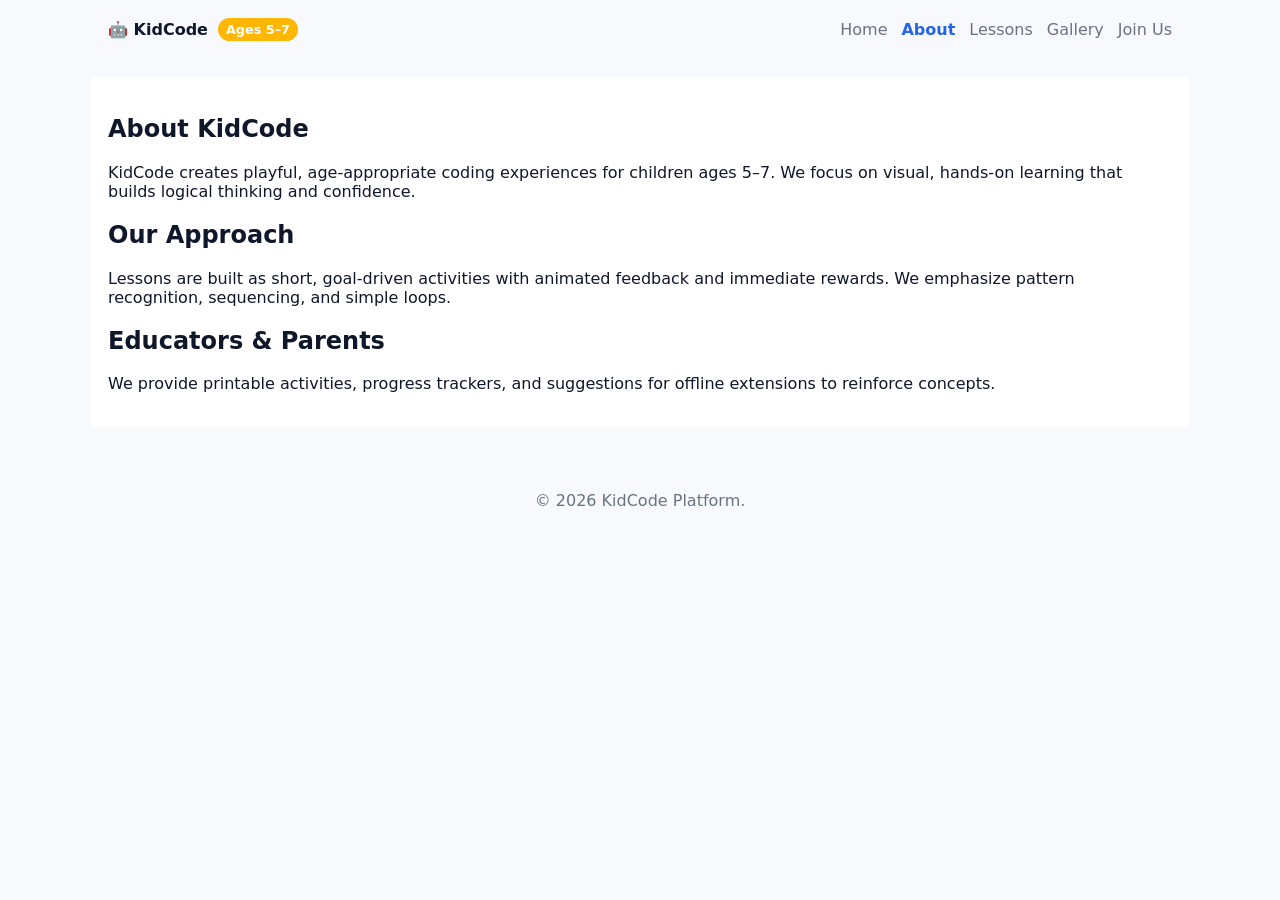
==== about.html @ 1adca601 "Add site pages, CSS, JS, and SVG images for KidCode site." ====
<!DOCTYPE html>
<html lang="en">
<head>
  <meta charset="utf-8">
  <meta name="viewport" content="width=device-width, initial-scale=1">
  <title>About | KidCode</title>
  <link rel="stylesheet" href="css/style.css">
</head>
<body>
  <a href="#main-content" class="skip-link">Skip to main content</a>
  <header>
    <div class="header-container">
      <a href="index.html" class="brand-logo">🤖 KidCode <span class="brand-badge">Ages 5–7</span></a>
      <nav aria-label="Main Navigation">
        <ul>
          <li><a href="index.html">Home</a></li>
          <li><a href="about.html" class="active" aria-current="page">About</a></li>
          <li><a href="services.html">Lessons</a></li>
          <li><a href="gallery.html">Gallery</a></li>
          <li><a href="contact.html">Join Us</a></li>
        </ul>
      </nav>
    </div>
  </header>

  <main id="main-content">
    <section class="page">
      <h1>About KidCode</h1>
      <p>KidCode creates playful, age-appropriate coding experiences for children ages 5–7. We focus on visual, hands-on learning that builds logical thinking and confidence.</p>

      <h2>Our Approach</h2>
      <p>Lessons are built as short, goal-driven activities with animated feedback and immediate rewards. We emphasize pattern recognition, sequencing, and simple loops.</p>

      <h2>Educators &amp; Parents</h2>
      <p>We provide printable activities, progress trackers, and suggestions for offline extensions to reinforce concepts.</p>
    </section>
  </main>

  <footer>
    <p>&copy; 2026 KidCode Platform.</p>
  </footer>
  <script src="js/main.js"></script>
</body>
</html>
---- css/style.css ----
/* Basic responsive styles for KidCode sample site */
:root{
  --brand:#2463eb;
  --accent:#ffb703;
  --muted:#6b7280;
  --bg:#f7f9fc;
  --card:#ffffff;
  --radius:10px;
  --max-width:1100px;
  font-family: "Inter", system-ui, -apple-system, "Segoe UI", Roboto, "Helvetica Neue", Arial;
}
*{box-sizing:border-box}
html,body{height:100%;margin:0;background:var(--bg);color:#0f172a}
.header-container{
  max-width:var(--max-width);margin:0 auto;padding:18px;display:flex;align-items:center;gap:18px;justify-content:space-between
}
.brand-logo{display:flex;align-items:center;gap:10px;text-decoration:none;color:inherit;font-weight:600}
.brand-badge{background:var(--accent);color:#fff;padding:4px 8px;border-radius:999px;font-size:0.8rem}
.nav-toggle{display:none}
nav ul{list-style:none;padding:0;margin:0;display:flex;gap:14px}
nav a{text-decoration:none;color:var(--muted)}
nav a.active{color:var(--brand);font-weight:700}
.skip-link{position:absolute;left:-999px;top:auto;width:1px;height:1px;overflow:hidden}
.skip-link:focus{position:static;left:8px;top:8px;width:auto;height:auto;padding:8px;background:#fff;border-radius:4px;box-shadow:0 2px 6px rgba(0,0,0,.2)}
.hero-card{max-width:var(--max-width);margin:28px auto;padding:20px;background:linear-gradient(180deg, #fff, #fbfdff);border-radius:var(--radius);display:flex;gap:18px;align-items:center}
.hero-media img{width:360px;height:auto;border-radius:8px}
.hero-copy{flex:1}
.btn-primary{display:inline-block;background:var(--brand);color:#fff;padding:10px 16px;border-radius:8px;text-decoration:none}
.divider{height:1px;background:linear-gradient(90deg,transparent,#e6e9ef,transparent);max-width:var(--max-width);margin:28px auto;border-radius:1px}
.section-title{max-width:var(--max-width);margin:12px auto 8px;padding:0 18px}
.card-grid{max-width:var(--max-width);margin:0 auto;padding:18px;display:grid;grid-template-columns:repeat(auto-fit,minmax(220px,1fr));gap:14px}
.card{background:var(--card);padding:16px;border-radius:12px;box-shadow:0 1px 4px rgba(16,24,40,.06)}
.card-icon{font-size:28px}
.page{max-width:var(--max-width);margin:18px auto;padding:18px;background:var(--card);border-radius:8px}
.gallery-grid{display:grid;grid-template-columns:repeat(auto-fit,minmax(200px,1fr));gap:12px}
.gallery-grid img{width:100%;height:200px;object-fit:cover;border-radius:8px}
.contact-form{display:grid;gap:10px;max-width:600px}
input,textarea{padding:10px;border-radius:6px;border:1px solid #d1d5db}
footer{max-width:var(--max-width);margin:30px auto;padding:18px;text-align:center;color:var(--muted)}
@media (max-width:720px){
  .hero-card{flex-direction:column;text-align:center}
  .hero-media img{width:100%;max-width:420px}
  nav ul{display:none}
  .nav-toggle{display:inline-block}
}
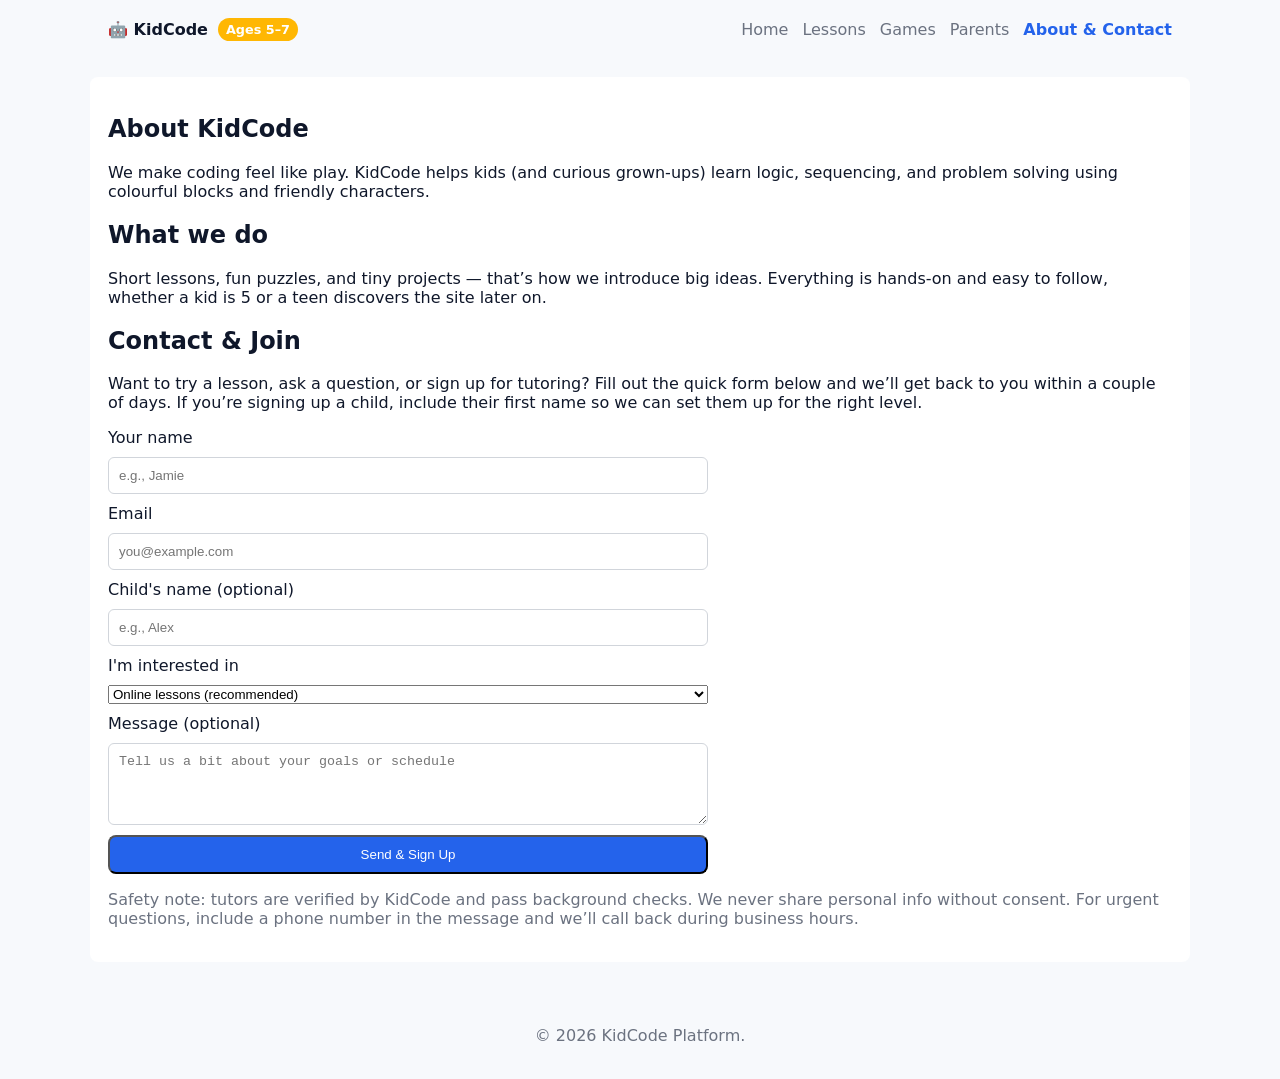
==== commit 36793c73: "Merge contact into About, update Services with casual wording, refresh navs to use About & Contact a" ====
--- a/about.html
+++ b/about.html
@@ -3,7 +3,7 @@
 <head>
   <meta charset="utf-8">
   <meta name="viewport" content="width=device-width, initial-scale=1">
-  <title>About | KidCode</title>
+  <title>About & Contact | KidCode</title>
   <link rel="stylesheet" href="css/style.css">
 </head>
 <body>
@@ -14,10 +14,10 @@
       <nav aria-label="Main Navigation">
         <ul>
           <li><a href="index.html">Home</a></li>
-          <li><a href="about.html" class="active" aria-current="page">About</a></li>
           <li><a href="services.html">Lessons</a></li>
-          <li><a href="gallery.html">Gallery</a></li>
-          <li><a href="contact.html">Join Us</a></li>
+          <li><a href="games.html">Games</a></li>
+          <li><a href="parent-zone.html">Parents</a></li>
+          <li><a href="about.html" class="active" aria-current="page">About & Contact</a></li>
         </ul>
       </nav>
     </div>
@@ -26,13 +26,40 @@
   <main id="main-content">
     <section class="page">
       <h1>About KidCode</h1>
-      <p>KidCode creates playful, age-appropriate coding experiences for children ages 5–7. We focus on visual, hands-on learning that builds logical thinking and confidence.</p>
+      <p>We make coding feel like play. KidCode helps kids (and curious grown-ups) learn logic, sequencing, and problem solving using colourful blocks and friendly characters.</p>
 
-      <h2>Our Approach</h2>
-      <p>Lessons are built as short, goal-driven activities with animated feedback and immediate rewards. We emphasize pattern recognition, sequencing, and simple loops.</p>
+      <h2>What we do</h2>
+      <p>Short lessons, fun puzzles, and tiny projects — that’s how we introduce big ideas. Everything is hands-on and easy to follow, whether a kid is 5 or a teen discovers the site later on.</p>
 
-      <h2>Educators &amp; Parents</h2>
-      <p>We provide printable activities, progress trackers, and suggestions for offline extensions to reinforce concepts.</p>
+      <h2>Contact & Join</h2>
+      <p>Want to try a lesson, ask a question, or sign up for tutoring? Fill out the quick form below and we’ll get back to you within a couple of days. If you’re signing up a child, include their first name so we can set them up for the right level.</p>
+
+      <form id="kidcode-form" class="contact-form" action="#" method="post">
+        <label for="name">Your name</label>
+        <input id="name" name="name" type="text" required placeholder="e.g., Jamie">
+
+        <label for="email">Email</label>
+        <input id="email" name="email" type="email" required placeholder="you@example.com">
+
+        <label for="child">Child's name (optional)</label>
+        <input id="child" name="child" type="text" placeholder="e.g., Alex">
+
+        <label for="interest">I'm interested in</label>
+        <select id="interest" name="interest">
+          <option>Online lessons (recommended)</option>
+          <option>Live online tutor (first year free)</option>
+          <option>In-person tutor (verified)</option>
+          <option>Hybrid mentor (online + in-person)</option>
+          <option>Games & practice</option>
+        </select>
+
+        <label for="message">Message (optional)</label>
+        <textarea id="message" name="message" rows="4" placeholder="Tell us a bit about your goals or schedule"></textarea>
+
+        <button type="submit" class="btn-primary">Send & Sign Up</button>
+      </form>
+
+      <p style="margin-top:1rem;color:#6B7280;">Safety note: tutors are verified by KidCode and pass background checks. We never share personal info without consent. For urgent questions, include a phone number in the message and we’ll call back during business hours.</p>
     </section>
   </main>
 
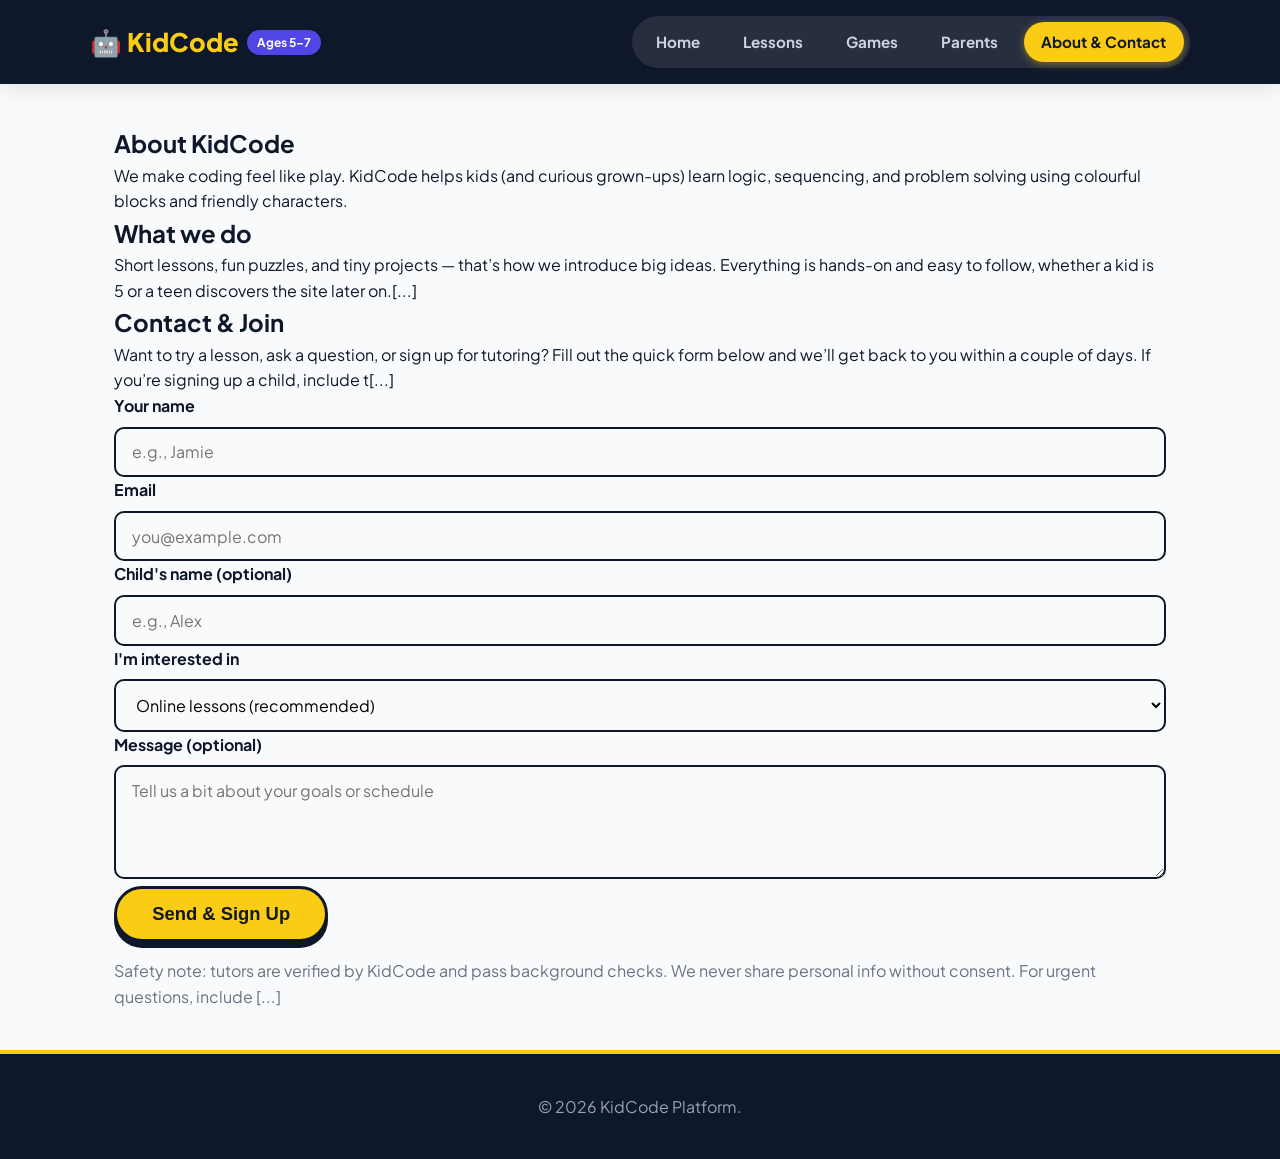
==== commit e14947a4: "Cache-bust CSS link on about.html (append ?v=20260731)" ====
--- a/about.html
+++ b/about.html
@@ -4,7 +4,7 @@
   <meta charset="utf-8">
   <meta name="viewport" content="width=device-width, initial-scale=1">
   <title>About & Contact | KidCode</title>
-  <link rel="stylesheet" href="css/style.css">
+  <link rel="stylesheet" href="css/style.css?v=20260731">
 </head>
 <body>
   <a href="#main-content" class="skip-link">Skip to main content</a>
@@ -29,10 +29,10 @@
       <p>We make coding feel like play. KidCode helps kids (and curious grown-ups) learn logic, sequencing, and problem solving using colourful blocks and friendly characters.</p>
 
       <h2>What we do</h2>
-      <p>Short lessons, fun puzzles, and tiny projects — that’s how we introduce big ideas. Everything is hands-on and easy to follow, whether a kid is 5 or a teen discovers the site later on.</p>
+      <p>Short lessons, fun puzzles, and tiny projects — that’s how we introduce big ideas. Everything is hands-on and easy to follow, whether a kid is 5 or a teen discovers the site later on.[...]
 
       <h2>Contact & Join</h2>
-      <p>Want to try a lesson, ask a question, or sign up for tutoring? Fill out the quick form below and we’ll get back to you within a couple of days. If you’re signing up a child, include their first name so we can set them up for the right level.</p>
+      <p>Want to try a lesson, ask a question, or sign up for tutoring? Fill out the quick form below and we’ll get back to you within a couple of days. If you’re signing up a child, include t[...]
 
       <form id="kidcode-form" class="contact-form" action="#" method="post">
         <label for="name">Your name</label>
@@ -59,7 +59,7 @@
         <button type="submit" class="btn-primary">Send & Sign Up</button>
       </form>
 
-      <p style="margin-top:1rem;color:#6B7280;">Safety note: tutors are verified by KidCode and pass background checks. We never share personal info without consent. For urgent questions, include a phone number in the message and we’ll call back during business hours.</p>
+      <p style="margin-top:1rem;color:#6B7280;">Safety note: tutors are verified by KidCode and pass background checks. We never share personal info without consent. For urgent questions, include [...]
     </section>
   </main>
 
--- a/css/style.css
+++ b/css/style.css
@@ -1,45 +1,386 @@
-/* Basic responsive styles for KidCode sample site */
-:root{
-  --brand:#2463eb;
-  --accent:#ffb703;
-  --muted:#6b7280;
-  --bg:#f7f9fc;
-  --card:#ffffff;
-  --radius:10px;
-  --max-width:1100px;
-  font-family: "Inter", system-ui, -apple-system, "Segoe UI", Roboto, "Helvetica Neue", Arial;
-}
-*{box-sizing:border-box}
-html,body{height:100%;margin:0;background:var(--bg);color:#0f172a}
-.header-container{
-  max-width:var(--max-width);margin:0 auto;padding:18px;display:flex;align-items:center;gap:18px;justify-content:space-between
-}
-.brand-logo{display:flex;align-items:center;gap:10px;text-decoration:none;color:inherit;font-weight:600}
-.brand-badge{background:var(--accent);color:#fff;padding:4px 8px;border-radius:999px;font-size:0.8rem}
-.nav-toggle{display:none}
-nav ul{list-style:none;padding:0;margin:0;display:flex;gap:14px}
-nav a{text-decoration:none;color:var(--muted)}
-nav a.active{color:var(--brand);font-weight:700}
-.skip-link{position:absolute;left:-999px;top:auto;width:1px;height:1px;overflow:hidden}
-.skip-link:focus{position:static;left:8px;top:8px;width:auto;height:auto;padding:8px;background:#fff;border-radius:4px;box-shadow:0 2px 6px rgba(0,0,0,.2)}
-.hero-card{max-width:var(--max-width);margin:28px auto;padding:20px;background:linear-gradient(180deg, #fff, #fbfdff);border-radius:var(--radius);display:flex;gap:18px;align-items:center}
-.hero-media img{width:360px;height:auto;border-radius:8px}
-.hero-copy{flex:1}
-.btn-primary{display:inline-block;background:var(--brand);color:#fff;padding:10px 16px;border-radius:8px;text-decoration:none}
-.divider{height:1px;background:linear-gradient(90deg,transparent,#e6e9ef,transparent);max-width:var(--max-width);margin:28px auto;border-radius:1px}
-.section-title{max-width:var(--max-width);margin:12px auto 8px;padding:0 18px}
-.card-grid{max-width:var(--max-width);margin:0 auto;padding:18px;display:grid;grid-template-columns:repeat(auto-fit,minmax(220px,1fr));gap:14px}
-.card{background:var(--card);padding:16px;border-radius:12px;box-shadow:0 1px 4px rgba(16,24,40,.06)}
-.card-icon{font-size:28px}
-.page{max-width:var(--max-width);margin:18px auto;padding:18px;background:var(--card);border-radius:8px}
-.gallery-grid{display:grid;grid-template-columns:repeat(auto-fit,minmax(200px,1fr));gap:12px}
-.gallery-grid img{width:100%;height:200px;object-fit:cover;border-radius:8px}
-.contact-form{display:grid;gap:10px;max-width:600px}
-input,textarea{padding:10px;border-radius:6px;border:1px solid #d1d5db}
-footer{max-width:var(--max-width);margin:30px auto;padding:18px;text-align:center;color:var(--muted)}
-@media (max-width:720px){
-  .hero-card{flex-direction:column;text-align:center}
-  .hero-media img{width:100%;max-width:420px}
-  nav ul{display:none}
-  .nav-toggle{display:inline-block}
-}
+@import url('https://fonts.googleapis.com/css2?family=Plus+Jakarta+Sans:wght@500;700;800&display=swap');
+
+:root {
+  --primary: #4F46E5;        /* Electric Indigo */
+  --accent-teal: #0D9488;    /* CodeMonkey Teal */
+  --accent-pink: #F43F5E;    /* Playful Coral */
+  --accent-yellow: #FACC15;  /* Vibrant Canary */
+  --accent-green: #10B981;   /* Emerald Green */
+  --dark-slate: #0F172A;    /* Dark Header/Text */
+  --light-bg: #F8FAFC;      /* Crisp Clean Background */
+  --card-bg: #FFFFFF;
+  --border-color: #0F172A;
+  --radius-lg: 24px;
+  --radius-md: 16px;
+  --radius-sm: 10px;
+  --shadow-flat: 0px 6px 0px #0F172A;
+  --shadow-hover: 0px 10px 0px #0F172A;
+  --font-main: 'Plus Jakarta Sans', system-ui, -apple-system, sans-serif;
+}
+
+* {
+  box-sizing: border-box;
+  margin: 0;
+  padding: 0;
+}
+
+body {
+  font-family: var(--font-main);
+  background-color: var(--light-bg);
+  color: var(--dark-slate);
+  line-height: 1.6;
+  display: flex;
+  flex-direction: column;
+  min-height: 100vh;
+}
+
+/* Accessibility Focus */
+a:focus, button:focus, input:focus, select:focus, textarea:focus {
+  outline: 3px solid var(--accent-pink);
+  outline-offset: 3px;
+}
+
+.skip-link {
+  position: absolute;
+  top: -50px;
+  left: 10px;
+  background: var(--accent-pink);
+  color: #fff;
+  padding: 10px 15px;
+  font-weight: bold;
+  z-index: 1000;
+  border-radius: var(--radius-sm);
+  transition: top 0.2s;
+}
+.skip-link:focus { top: 10px; }
+
+/* Sticky Top Brand Bar */
+header {
+  background-color: var(--dark-slate);
+  padding: 1rem 1.5rem;
+  color: white;
+  position: sticky;
+  top: 0;
+  z-index: 100;
+  box-shadow: 0 4px 20px rgba(0,0,0,0.1);
+}
+
+.header-container {
+  max-width: 1100px;
+  margin: 0 auto;
+  display: flex;
+  justify-content: space-between;
+  align-items: center;
+}
+
+.brand-logo {
+  font-size: 1.6rem;
+  font-weight: 800;
+  color: var(--accent-yellow);
+  text-decoration: none;
+  display: flex;
+  align-items: center;
+  gap: 0.5rem;
+}
+
+.brand-badge {
+  background: var(--primary);
+  color: white;
+  font-size: 0.75rem;
+  padding: 3px 10px;
+  border-radius: 20px;
+  font-weight: 700;
+}
+
+/* Clean Nav Pills Across Devices */
+nav ul {
+  list-style: none;
+  display: flex;
+  gap: 0.5rem;
+  background: rgba(255,255,255,0.1);
+  padding: 6px;
+  border-radius: 40px;
+  backdrop-filter: blur(8px);
+}
+
+nav a {
+  text-decoration: none;
+  color: #CBD5E1;
+  font-weight: 700;
+  font-size: 0.95rem;
+  padding: 0.5rem 1.1rem;
+  border-radius: 30px;
+  transition: all 0.2s ease;
+  display: inline-block;
+}
+
+nav a:hover {
+  color: white;
+  background: rgba(255,255,255,0.15);
+}
+
+nav a.active {
+  background: var(--accent-yellow);
+  color: var(--dark-slate);
+  box-shadow: 0 2px 8px rgba(250,204,21,0.4);
+}
+
+/* Page Layout */
+main {
+  max-width: 1100px;
+  margin: 2.5rem auto;
+  padding: 0 1.5rem;
+  flex: 1;
+}
+
+/* Hero Section (Brilliant Style) */
+.hero-card {
+  background: white;
+  border: 3px solid var(--border-color);
+  border-radius: var(--radius-lg);
+  padding: 3.5rem 2rem;
+  text-align: center;
+  box-shadow: var(--shadow-flat);
+  margin-bottom: 3rem;
+  position: relative;
+  overflow: hidden;
+}
+
+.hero-card::before {
+  content: '';
+  position: absolute;
+  top: 0; left: 0; right: 0;
+  height: 8px;
+  background: linear-gradient(90deg, var(--accent-pink), var(--accent-yellow), var(--accent-teal));
+}
+
+.hero-card h1 {
+  font-size: 2.8rem;
+  font-weight: 800;
+  color: var(--dark-slate);
+  margin-bottom: 1rem;
+  line-height: 1.2;
+}
+
+.hero-card p {
+  font-size: 1.25rem;
+  color: #475569;
+  max-width: 700px;
+  margin: 0 auto 1.8rem;
+}
+
+/* Action Buttons */
+.btn-primary {
+  display: inline-block;
+  font-weight: 800;
+  font-size: 1.15rem;
+  color: var(--dark-slate);
+  background: var(--accent-yellow);
+  padding: 0.9rem 2.2rem;
+  border-radius: 50px;
+  border: 3px solid var(--border-color);
+  box-shadow: var(--shadow-flat);
+  text-decoration: none;
+  cursor: pointer;
+  transition: transform 0.15s, box-shadow 0.15s, background-color 0.15s;
+}
+
+.btn-primary:hover {
+  transform: translateY(-3px);
+  box-shadow: var(--shadow-hover);
+  background: #f59e0b;
+}
+
+.btn-secondary {
+  background: var(--accent-teal);
+  color: white;
+}
+
+/* Feature Cards & Grid */
+.section-title {
+  font-size: 2rem;
+  font-weight: 800;
+  text-align: center;
+  margin-bottom: 2rem;
+  position: relative;
+}
+
+.card-grid {
+  display: grid;
+  grid-template-columns: repeat(auto-fit, minmax(280px, 1fr));
+  gap: 1.8rem;
+  margin-bottom: 3rem;
+}
+
+.card {
+  background: var(--card-bg);
+  border: 3px solid var(--border-color);
+  border-radius: var(--radius-md);
+  padding: 2rem;
+  box-shadow: var(--shadow-flat);
+  transition: transform 0.2s, box-shadow 0.2s;
+}
+
+.card:hover {
+  transform: translateY(-4px);
+  box-shadow: var(--shadow-hover);
+}
+
+.card-icon {
+  width: 60px;
+  height: 60px;
+  background: #EEF2FF;
+  border: 2px solid var(--border-color);
+  border-radius: 14px;
+  display: flex;
+  align-items: center;
+  justify-content: center;
+  font-size: 2rem;
+  margin-bottom: 1.2rem;
+}
+
+.card h3 {
+  font-size: 1.35rem;
+  font-weight: 800;
+  margin-bottom: 0.6rem;
+}
+
+/* Interactive Playground Block Builder */
+.interactive-container {
+  background: #F1F5F9;
+  border: 3px solid var(--border-color);
+  border-radius: var(--radius-lg);
+  padding: 2rem;
+  box-shadow: var(--shadow-flat);
+  margin-top: 2rem;
+}
+
+.toolbar {
+  display: flex;
+  gap: 0.8rem;
+  flex-wrap: wrap;
+  margin: 1.2rem 0;
+}
+
+.block-btn {
+  font-family: inherit;
+  font-weight: 700;
+  font-size: 1rem;
+  padding: 0.7rem 1.2rem;
+  background: white;
+  border: 2px solid var(--border-color);
+  border-radius: var(--radius-sm);
+  cursor: pointer;
+  box-shadow: 0 4px 0 #0F172A;
+  transition: transform 0.1s;
+}
+
+.block-btn:hover {
+  transform: translateY(-2px);
+  background: #FEF08A;
+}
+
+.workspace-area {
+  background: white;
+  border: 3px dashed var(--border-color);
+  min-height: 110px;
+  border-radius: var(--radius-md);
+  padding: 1rem;
+  display: flex;
+  gap: 0.8rem;
+  align-items: center;
+  flex-wrap: wrap;
+  margin-bottom: 1.5rem;
+}
+
+.stage {
+  font-size: 4.5rem;
+  text-align: center;
+  padding: 1rem;
+  min-height: 100px;
+}
+
+/* Form Styles */
+.form-card {
+  background: white;
+  border: 3px solid var(--border-color);
+  border-radius: var(--radius-lg);
+  padding: 2.5rem;
+  box-shadow: var(--shadow-flat);
+  max-width: 650px;
+  margin: 0 auto;
+}
+
+.form-group {
+  margin-bottom: 1.5rem;
+}
+
+label {
+  display: block;
+  font-weight: 700;
+  margin-bottom: 0.5rem;
+}
+
+input, select, textarea {
+  width: 100%;
+  padding: 0.8rem 1rem;
+  font-size: 1rem;
+  font-family: inherit;
+  border: 2px solid var(--border-color);
+  border-radius: var(--radius-sm);
+  background: #F8FAFC;
+}
+
+input:focus, select:focus, textarea:focus {
+  background: white;
+}
+
+/* Clean Breaks / Dividers */
+.divider {
+  height: 4px;
+  background: var(--border-color);
+  border-radius: 2px;
+  margin: 3rem 0;
+  opacity: 0.15;
+}
+
+/* Footer */
+footer {
+  background: var(--dark-slate);
+  color: #94A3B8;
+  padding: 2.5rem 1.5rem;
+  text-align: center;
+  margin-top: auto;
+  border-top: 4px solid var(--accent-yellow);
+}
+
+footer a {
+  color: var(--accent-yellow);
+  text-decoration: none;
+  font-weight: 700;
+}
+
+/* Mobile Responsive Navigation */
+@media (max-width: 820px) {
+  .header-container {
+    flex-direction: column;
+    gap: 1rem;
+  }
+  
+  nav ul {
+    width: 100%;
+    justify-content: center;
+    overflow-x: auto;
+    white-space: nowrap;
+    padding: 4px;
+  }
+
+  nav a {
+    font-size: 0.85rem;
+    padding: 0.4rem 0.8rem;
+  }
+
+  .hero-card h1 {
+    font-size: 2rem;
+  }
+}
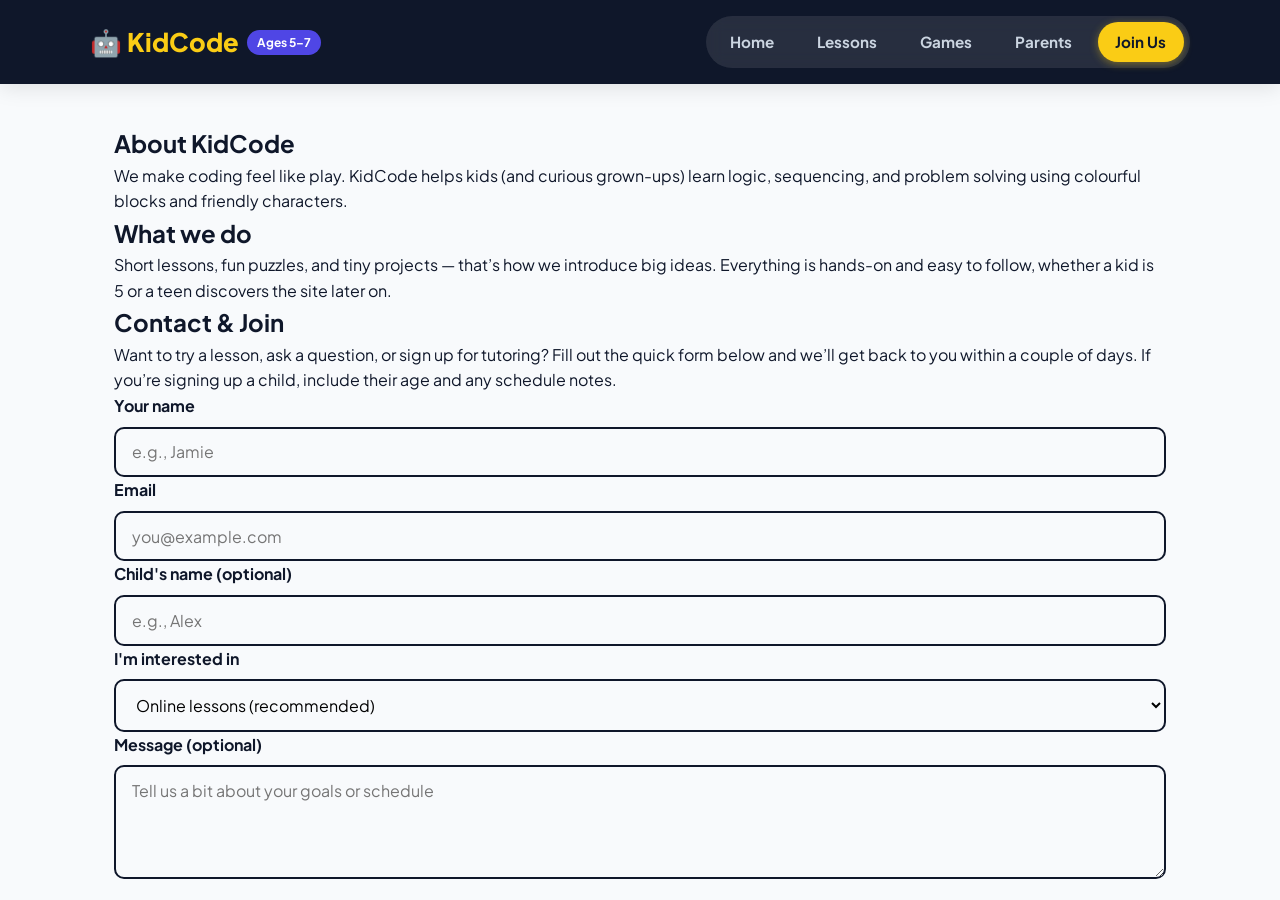
==== commit 09b1e73c: "Clean up legacy links, normalize navs, add redirects and privacy page" ====
--- a/about.html
+++ b/about.html
@@ -4,68 +4,10 @@
   <meta charset="utf-8">
   <meta name="viewport" content="width=device-width, initial-scale=1">
   <title>About & Contact | KidCode</title>
+  <meta http-equiv="refresh" content="0;url=join-us.html">
   <link rel="stylesheet" href="css/style.css?v=20260731">
 </head>
 <body>
-  <a href="#main-content" class="skip-link">Skip to main content</a>
-  <header>
-    <div class="header-container">
-      <a href="index.html" class="brand-logo">🤖 KidCode <span class="brand-badge">Ages 5–7</span></a>
-      <nav aria-label="Main Navigation">
-        <ul>
-          <li><a href="index.html">Home</a></li>
-          <li><a href="services.html">Lessons</a></li>
-          <li><a href="games.html">Games</a></li>
-          <li><a href="parent-zone.html">Parents</a></li>
-          <li><a href="about.html" class="active" aria-current="page">About & Contact</a></li>
-        </ul>
-      </nav>
-    </div>
-  </header>
-
-  <main id="main-content">
-    <section class="page">
-      <h1>About KidCode</h1>
-      <p>We make coding feel like play. KidCode helps kids (and curious grown-ups) learn logic, sequencing, and problem solving using colourful blocks and friendly characters.</p>
-
-      <h2>What we do</h2>
-      <p>Short lessons, fun puzzles, and tiny projects — that’s how we introduce big ideas. Everything is hands-on and easy to follow, whether a kid is 5 or a teen discovers the site later on.[...]
-
-      <h2>Contact & Join</h2>
-      <p>Want to try a lesson, ask a question, or sign up for tutoring? Fill out the quick form below and we’ll get back to you within a couple of days. If you’re signing up a child, include t[...]
-
-      <form id="kidcode-form" class="contact-form" action="#" method="post">
-        <label for="name">Your name</label>
-        <input id="name" name="name" type="text" required placeholder="e.g., Jamie">
-
-        <label for="email">Email</label>
-        <input id="email" name="email" type="email" required placeholder="you@example.com">
-
-        <label for="child">Child's name (optional)</label>
-        <input id="child" name="child" type="text" placeholder="e.g., Alex">
-
-        <label for="interest">I'm interested in</label>
-        <select id="interest" name="interest">
-          <option>Online lessons (recommended)</option>
-          <option>Live online tutor (first year free)</option>
-          <option>In-person tutor (verified)</option>
-          <option>Hybrid mentor (online + in-person)</option>
-          <option>Games & practice</option>
-        </select>
-
-        <label for="message">Message (optional)</label>
-        <textarea id="message" name="message" rows="4" placeholder="Tell us a bit about your goals or schedule"></textarea>
-
-        <button type="submit" class="btn-primary">Send & Sign Up</button>
-      </form>
-
-      <p style="margin-top:1rem;color:#6B7280;">Safety note: tutors are verified by KidCode and pass background checks. We never share personal info without consent. For urgent questions, include [...]
-    </section>
-  </main>
-
-  <footer>
-    <p>&copy; 2026 KidCode Platform.</p>
-  </footer>
-  <script src="js/main.js"></script>
+  <p>If you are not redirected automatically, <a href="join-us.html">click here to go to Join Us</a>.</p>
 </body>
 </html>
